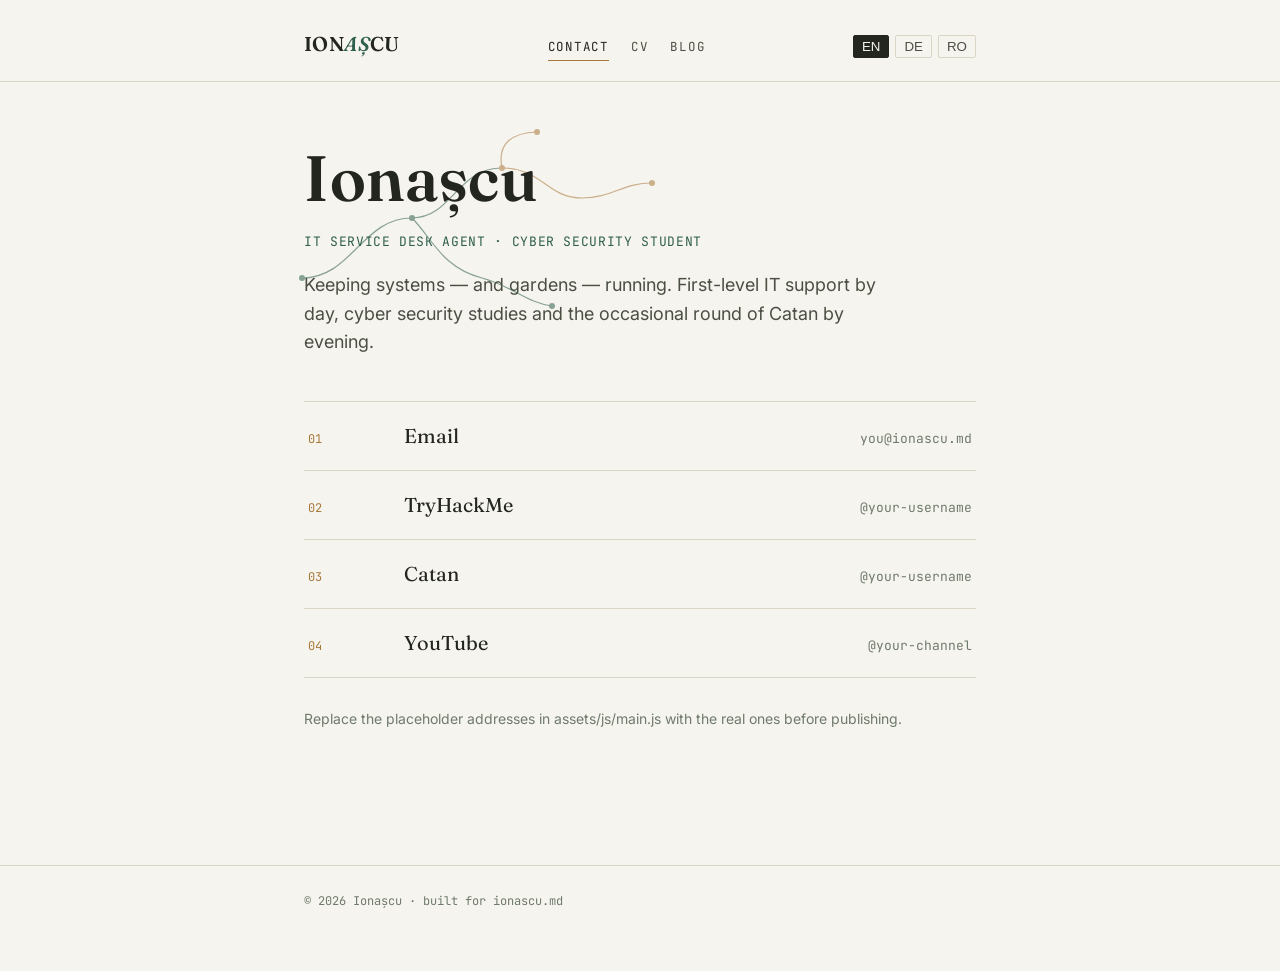
==== index.html @ bf121630 "Add files via upload" ====
<!DOCTYPE html>
<html lang="en">
<head>
<meta charset="UTF-8">
<meta name="viewport" content="width=device-width, initial-scale=1.0">
<title>Ionașcu — IT Service Desk Agent</title>
<meta name="description" content="Visit card of Ionașcu — IT Service Desk Agent and Cyber Security student.">
<link rel="preconnect" href="https://fonts.googleapis.com">
<link rel="preconnect" href="https://fonts.gstatic.com" crossorigin>
<link href="https://fonts.googleapis.com/css2?family=Fraunces:ital,opsz,wght@0,9..144,400;0,9..144,600;1,9..144,500&family=Inter:wght@400;500;600&family=JetBrains+Mono:wght@400;500&display=swap" rel="stylesheet">
<link rel="stylesheet" href="assets/css/style.css">
</head>
<body>

<header class="site-header">
  <div class="wrap">
    <a class="brand" href="index.html">ION<em>AȘ</em>CU</a>
    <nav class="main-nav">
      <a href="index.html" data-i18n="nav_home">Contact</a>
      <a href="cv.html" data-i18n="nav_cv">CV</a>
      <a href="blog.html" data-i18n="nav_blog">Blog</a>
    </nav>
    <div class="lang-switch">
      <button data-lang="en">EN</button>
      <button data-lang="de">DE</button>
      <button data-lang="ro">RO</button>
    </div>
  </div>
</header>

<main class="wrap">
  <section class="hero">
    <div class="hero-mark">
      <svg viewBox="0 0 460 200" fill="none" xmlns="http://www.w3.org/2000/svg" aria-hidden="true">
        <path d="M10 150 C 60 150, 70 90, 120 90 C 160 90, 165 40, 210 40" stroke="var(--moss)" stroke-width="1.2"/>
        <path d="M120 90 C 140 110, 150 140, 190 150 C 220 158, 235 175, 260 178" stroke="var(--moss)" stroke-width="1.2"/>
        <path d="M210 40 C 250 40, 255 70, 290 70 C 320 70, 330 55, 360 55" stroke="var(--clay)" stroke-width="1.2"/>
        <path d="M210 40 C 205 15, 220 5, 245 4" stroke="var(--clay)" stroke-width="1.2"/>
        <circle cx="10" cy="150" r="3" fill="var(--moss)"/>
        <circle cx="120" cy="90" r="3" fill="var(--moss)"/>
        <circle cx="210" cy="40" r="3" fill="var(--clay)"/>
        <circle cx="260" cy="178" r="3" fill="var(--moss)"/>
        <circle cx="360" cy="55" r="3" fill="var(--clay)"/>
        <circle cx="245" cy="4" r="3" fill="var(--clay)"/>
      </svg>
      <h1>Ionașcu</h1>
    </div>
    <p class="role" data-i18n="home_role">IT Service Desk Agent · Cyber Security Student</p>
    <p class="tagline" data-i18n="home_tagline">Keeping systems — and gardens — running.</p>

    <ul class="contact-list">
      <li>
        <a data-contact="email" href="#">
          <span class="tag">01</span>
          <span class="label" data-i18n="contact_email">Email</span>
          <span class="handle"></span>
        </a>
      </li>
      <li>
        <a data-contact="tryhackme" href="#" target="_blank" rel="noopener">
          <span class="tag">02</span>
          <span class="label" data-i18n="contact_tryhackme">TryHackMe</span>
          <span class="handle"></span>
        </a>
      </li>
      <li>
        <a data-contact="catan" href="#" target="_blank" rel="noopener">
          <span class="tag">03</span>
          <span class="label" data-i18n="contact_catan">Catan</span>
          <span class="handle"></span>
        </a>
      </li>
      <li>
        <a data-contact="youtube" href="#" target="_blank" rel="noopener">
          <span class="tag">04</span>
          <span class="label" data-i18n="contact_youtube">YouTube</span>
          <span class="handle"></span>
        </a>
      </li>
    </ul>
    <p class="note" data-i18n="contact_note">Replace the placeholder addresses before publishing.</p>
  </section>
</main>

<footer class="site-footer">
  <div class="wrap"><span data-i18n="footer">© 2026 Ionașcu</span></div>
</footer>

<script src="assets/js/i18n.js"></script>
<script src="assets/js/main.js"></script>
</body>
</html>
---- assets/css/style.css ----
/* ==========================================================================
   IONAȘCU — visit card site
   Tokens: paper background, ink text, moss (signal green) + clay (ochre) accents
   Display: Fraunces · Body: Inter · Utility: JetBrains Mono
   ========================================================================== */

:root{
  --paper: #f6f4ee;
  --paper-dim: #efece2;
  --ink: #23261f;
  --ink-soft: #4b4f43;
  --wire: #6e7a6c;
  --moss: #2f5f4d;
  --moss-dim: #cfdcd3;
  --clay: #a8783a;
  --line: #dad5c6;
  --radius: 2px;
  --max-w: 720px;
  --speed: 220ms;
}

@media (prefers-color-scheme: dark){
  /* Intentionally not auto-switching to dark — the paper/ink pairing is the identity.
     Kept as a single deliberate theme rather than a generic light/dark toggle. */
}

*, *::before, *::after{ box-sizing: border-box; }

html{ scroll-behavior: smooth; }
@media (prefers-reduced-motion: reduce){
  html{ scroll-behavior: auto; }
  *, *::before, *::after{ animation-duration: 0.001ms !important; animation-iteration-count: 1 !important; transition-duration: 0.001ms !important; }
}

body{
  margin: 0;
  background: var(--paper);
  color: var(--ink);
  font-family: "Inter", -apple-system, BlinkMacSystemFont, "Segoe UI", sans-serif;
  font-size: 17px;
  line-height: 1.6;
  -webkit-font-smoothing: antialiased;
}

.wrap{
  max-width: var(--max-w);
  margin: 0 auto;
  padding: 0 24px;
}

/* ---------- Header / nav ---------- */
.site-header{
  border-bottom: 1px solid var(--line);
  padding: 28px 0 20px;
}
.site-header .wrap{
  display: flex;
  align-items: baseline;
  justify-content: space-between;
  gap: 16px;
  flex-wrap: wrap;
}
.brand{
  font-family: "Fraunces", Georgia, serif;
  font-weight: 600;
  font-size: 20px;
  letter-spacing: 0.02em;
  color: var(--ink);
  text-decoration: none;
}
.brand em{
  font-style: italic;
  color: var(--moss);
}
nav.main-nav{
  display: flex;
  align-items: center;
  gap: 22px;
}
nav.main-nav a{
  font-family: "JetBrains Mono", monospace;
  font-size: 12.5px;
  letter-spacing: 0.06em;
  text-transform: uppercase;
  color: var(--ink-soft);
  text-decoration: none;
  padding-bottom: 3px;
  border-bottom: 1px solid transparent;
  transition: color var(--speed), border-color var(--speed);
}
nav.main-nav a:hover,
nav.main-nav a:focus-visible{
  color: var(--moss);
  border-color: var(--moss);
}
nav.main-nav a.active{
  color: var(--ink);
  border-color: var(--clay);
}

.lang-switch{
  display: flex;
  gap: 6px;
  font-family: "JetBrains Mono", monospace;
  font-size: 12px;
}
.lang-switch button{
  background: none;
  border: 1px solid var(--line);
  color: var(--ink-soft);
  padding: 3px 8px;
  border-radius: var(--radius);
  cursor: pointer;
  transition: all var(--speed);
}
.lang-switch button:hover{ border-color: var(--moss); color: var(--moss); }
.lang-switch button.active{
  background: var(--ink);
  border-color: var(--ink);
  color: var(--paper);
}

/* ---------- Focus ---------- */
a:focus-visible, button:focus-visible{
  outline: 2px solid var(--moss);
  outline-offset: 2px;
}

/* ---------- Footer ---------- */
.site-footer{
  border-top: 1px solid var(--line);
  margin-top: 80px;
  padding: 26px 0 60px;
  font-family: "JetBrains Mono", monospace;
  font-size: 12px;
  color: var(--wire);
}

/* ---------- Hero (home / contact page) ---------- */
.hero{
  padding: 64px 0 40px;
  position: relative;
}
.hero-mark{
  position: relative;
  margin-bottom: 22px;
}
.hero-mark svg{
  position: absolute;
  top: -18px;
  left: -12px;
  width: 100%;
  max-width: 460px;
  height: auto;
  opacity: 0.55;
  z-index: 0;
}
.hero h1{
  position: relative;
  z-index: 1;
  font-family: "Fraunces", Georgia, serif;
  font-weight: 600;
  font-size: clamp(40px, 8vw, 64px);
  letter-spacing: 0.01em;
  margin: 0;
  line-height: 1;
}
.hero .role{
  position: relative;
  z-index: 1;
  font-family: "JetBrains Mono", monospace;
  font-size: 13px;
  letter-spacing: 0.05em;
  text-transform: uppercase;
  color: var(--moss);
  margin-top: 14px;
}
.hero .tagline{
  max-width: 52ch;
  color: var(--ink-soft);
  margin-top: 18px;
  font-size: 18px;
}

/* ---------- Contact list ---------- */
.contact-list{
  list-style: none;
  margin: 44px 0 0;
  padding: 0;
  border-top: 1px solid var(--line);
}
.contact-list li{
  border-bottom: 1px solid var(--line);
}
.contact-list a{
  display: flex;
  align-items: baseline;
  gap: 18px;
  padding: 18px 4px;
  text-decoration: none;
  color: var(--ink);
  transition: padding-left var(--speed), color var(--speed);
}
.contact-list a:hover,
.contact-list a:focus-visible{
  padding-left: 12px;
  color: var(--moss);
}
.contact-list .tag{
  font-family: "JetBrains Mono", monospace;
  font-size: 12px;
  color: var(--clay);
  min-width: 78px;
}
.contact-list .label{
  font-family: "Fraunces", Georgia, serif;
  font-size: 20px;
}
.contact-list .handle{
  margin-left: auto;
  font-family: "JetBrains Mono", monospace;
  font-size: 13px;
  color: var(--wire);
  white-space: nowrap;
}

.note{
  margin-top: 30px;
  font-size: 14px;
  color: var(--wire);
}

/* ---------- Page heading (CV / Blog) ---------- */
.page-head{
  padding: 56px 0 8px;
}
.page-head h1{
  font-family: "Fraunces", Georgia, serif;
  font-weight: 600;
  font-size: clamp(32px, 6vw, 44px);
  margin: 0 0 10px;
}
.page-head .sub{
  color: var(--ink-soft);
  font-size: 16px;
  max-width: 58ch;
}

/* ---------- CV timeline ---------- */
.cv-section{
  margin-top: 46px;
}
.cv-section > h2{
  font-family: "JetBrains Mono", monospace;
  font-size: 12.5px;
  letter-spacing: 0.08em;
  text-transform: uppercase;
  color: var(--moss);
  border-bottom: 1px solid var(--line);
  padding-bottom: 10px;
  margin-bottom: 6px;
}
.timeline{
  border-left: 1px solid var(--line);
  margin-left: 4px;
}
.entry{
  position: relative;
  padding: 22px 0 22px 26px;
}
.entry::before{
  content: "";
  position: absolute;
  left: -4.5px;
  top: 28px;
  width: 8px;
  height: 8px;
  background: var(--paper);
  border: 1.5px solid var(--moss);
  border-radius: 50%;
}
.entry .dates{
  font-family: "JetBrains Mono", monospace;
  font-size: 12px;
  color: var(--clay);
  letter-spacing: 0.02em;
}
.entry h3{
  font-family: "Fraunces", Georgia, serif;
  font-size: 20px;
  margin: 4px 0 2px;
}
.entry .org{
  color: var(--ink-soft);
  font-size: 14.5px;
  margin-bottom: 8px;
}
.entry ul{
  margin: 6px 0 0;
  padding-left: 18px;
}
.entry li{
  margin: 4px 0;
  font-size: 15px;
  color: var(--ink-soft);
}

.skill-grid{
  display: grid;
  grid-template-columns: 1fr 1fr;
  gap: 22px 30px;
  margin-top: 4px;
}
@media (max-width: 560px){
  .skill-grid{ grid-template-columns: 1fr; }
}
.skill-grid h4{
  font-family: "JetBrains Mono", monospace;
  font-size: 11.5px;
  letter-spacing: 0.06em;
  text-transform: uppercase;
  color: var(--wire);
  margin: 18px 0 8px;
}
.skill-grid p, .skill-grid ul{
  margin: 0;
  font-size: 15px;
  color: var(--ink-soft);
}
.skill-grid ul{ padding-left: 18px; }

.lang-bars{ margin-top: 4px; }
.lang-bar{
  display: grid;
  grid-template-columns: 90px 1fr 40px;
  align-items: center;
  gap: 10px;
  margin: 8px 0;
  font-family: "JetBrains Mono", monospace;
  font-size: 12.5px;
}
.lang-bar .track{
  height: 6px;
  background: var(--paper-dim);
  border-radius: 4px;
  overflow: hidden;
}
.lang-bar .fill{ height: 100%; background: var(--moss); }

.print-btn{
  font-family: "JetBrains Mono", monospace;
  font-size: 12px;
  letter-spacing: 0.05em;
  text-transform: uppercase;
  background: none;
  border: 1px solid var(--ink);
  color: var(--ink);
  padding: 9px 16px;
  border-radius: var(--radius);
  cursor: pointer;
  margin-top: 40px;
  transition: all var(--speed);
}
.print-btn:hover{ background: var(--ink); color: var(--paper); }

/* ---------- Blog ---------- */
.cat-tabs{
  display: flex;
  gap: 10px;
  flex-wrap: wrap;
  margin: 30px 0 8px;
  padding-bottom: 20px;
  border-bottom: 1px solid var(--line);
}
.cat-tabs button{
  font-family: "JetBrains Mono", monospace;
  font-size: 13px;
  background: none;
  border: 1px solid var(--line);
  color: var(--ink-soft);
  padding: 7px 14px;
  border-radius: 999px;
  cursor: pointer;
  transition: all var(--speed);
}
.cat-tabs button:hover{ border-color: var(--moss); color: var(--moss); }
.cat-tabs button.active{
  background: var(--moss);
  border-color: var(--moss);
  color: var(--paper);
}

.post-list{ margin-top: 8px; }
.post{
  padding: 26px 0;
  border-bottom: 1px solid var(--line);
}
.post .meta{
  font-family: "JetBrains Mono", monospace;
  font-size: 11.5px;
  letter-spacing: 0.04em;
  text-transform: uppercase;
  color: var(--clay);
  display: flex;
  gap: 14px;
  align-items: center;
}
.post .meta .lang-tag{
  color: var(--wire);
  border: 1px solid var(--line);
  padding: 1px 6px;
  border-radius: 999px;
  text-transform: none;
  letter-spacing: 0;
}
.post h3{
  font-family: "Fraunces", Georgia, serif;
  font-size: 22px;
  margin: 8px 0 6px;
}
.post p{ color: var(--ink-soft); margin: 0; }
.post.hidden{ display: none; }

.empty-state{
  padding: 40px 0;
  color: var(--wire);
  font-family: "JetBrains Mono", monospace;
  font-size: 13px;
}

[data-i18n], [data-i18n-html]{ }
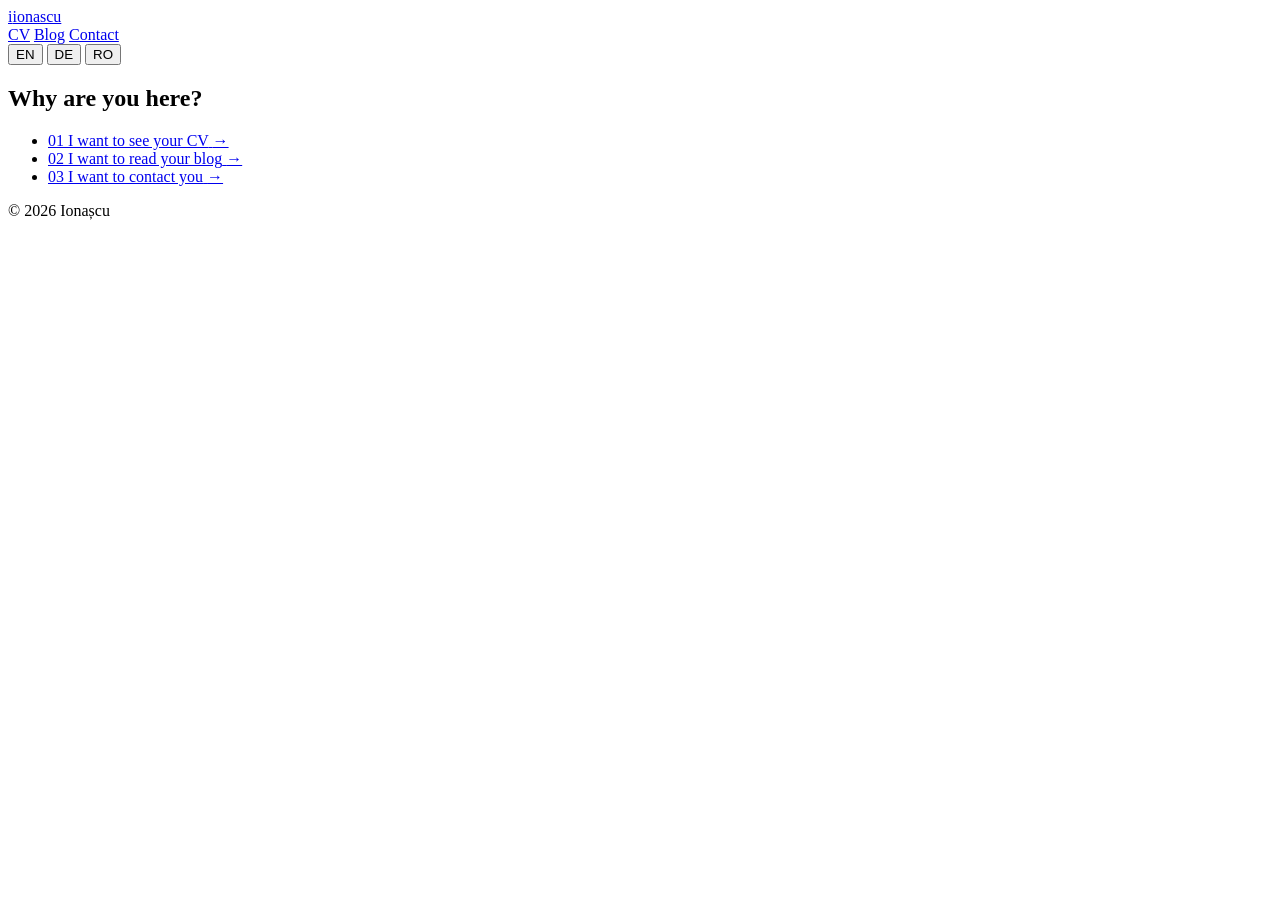
==== commit ad0cf5e8: "Add files via upload" ====
--- a/index.html
+++ b/index.html
@@ -3,22 +3,26 @@
 <head>
 <meta charset="UTF-8">
 <meta name="viewport" content="width=device-width, initial-scale=1.0">
-<title>Ionașcu — IT Service Desk Agent</title>
-<meta name="description" content="Visit card of Ionașcu — IT Service Desk Agent and Cyber Security student.">
+<title>Ionașcu</title>
+<meta name="description" content="Ionașcu — IT Service Desk Agent and Cyber Security graduate. CV, blog and contact.">
 <link rel="preconnect" href="https://fonts.googleapis.com">
 <link rel="preconnect" href="https://fonts.gstatic.com" crossorigin>
 <link href="https://fonts.googleapis.com/css2?family=Fraunces:ital,opsz,wght@0,9..144,400;0,9..144,600;1,9..144,500&family=Inter:wght@400;500;600&family=JetBrains+Mono:wght@400;500&display=swap" rel="stylesheet">
+<link rel="icon" type="image/x-icon" href="favicon.ico">
+<link rel="icon" type="image/png" sizes="32x32" href="assets/img/favicon-32x32.png">
+<link rel="icon" type="image/png" sizes="16x16" href="assets/img/favicon-16x16.png">
+<link rel="apple-touch-icon" sizes="180x180" href="assets/img/apple-touch-icon.png">
 <link rel="stylesheet" href="assets/css/style.css">
 </head>
 <body>
 
 <header class="site-header">
   <div class="wrap">
-    <a class="brand" href="index.html">ION<em>AȘ</em>CU</a>
+    <a class="brand" href="index.html"><span class="badge badge--sm">i</span><span class="word">ionascu</span></a>
     <nav class="main-nav">
-      <a href="index.html" data-i18n="nav_home">Contact</a>
       <a href="cv.html" data-i18n="nav_cv">CV</a>
       <a href="blog.html" data-i18n="nav_blog">Blog</a>
+      <a href="contact.html" data-i18n="nav_contact">Contact</a>
     </nav>
     <div class="lang-switch">
       <button data-lang="en">EN</button>
@@ -30,55 +34,31 @@
 
 <main class="wrap">
   <section class="hero">
-    <div class="hero-mark">
-      <svg viewBox="0 0 460 200" fill="none" xmlns="http://www.w3.org/2000/svg" aria-hidden="true">
-        <path d="M10 150 C 60 150, 70 90, 120 90 C 160 90, 165 40, 210 40" stroke="var(--moss)" stroke-width="1.2"/>
-        <path d="M120 90 C 140 110, 150 140, 190 150 C 220 158, 235 175, 260 178" stroke="var(--moss)" stroke-width="1.2"/>
-        <path d="M210 40 C 250 40, 255 70, 290 70 C 320 70, 330 55, 360 55" stroke="var(--clay)" stroke-width="1.2"/>
-        <path d="M210 40 C 205 15, 220 5, 245 4" stroke="var(--clay)" stroke-width="1.2"/>
-        <circle cx="10" cy="150" r="3" fill="var(--moss)"/>
-        <circle cx="120" cy="90" r="3" fill="var(--moss)"/>
-        <circle cx="210" cy="40" r="3" fill="var(--clay)"/>
-        <circle cx="260" cy="178" r="3" fill="var(--moss)"/>
-        <circle cx="360" cy="55" r="3" fill="var(--clay)"/>
-        <circle cx="245" cy="4" r="3" fill="var(--clay)"/>
-      </svg>
-      <h1>Ionașcu</h1>
-    </div>
-    <p class="role" data-i18n="home_role">IT Service Desk Agent · Cyber Security Student</p>
-    <p class="tagline" data-i18n="home_tagline">Keeping systems — and gardens — running.</p>
+    <h1 class="question" data-i18n="landing_question">Why are you here?</h1>
 
-    <ul class="contact-list">
+    <ul class="option-list">
       <li>
-        <a data-contact="email" href="#">
+        <a href="cv.html">
           <span class="tag">01</span>
-          <span class="label" data-i18n="contact_email">Email</span>
-          <span class="handle"></span>
+          <span class="label" data-i18n="landing_cv">I want to see your CV</span>
+          <span class="arrow">→</span>
         </a>
       </li>
       <li>
-        <a data-contact="tryhackme" href="#" target="_blank" rel="noopener">
+        <a href="blog.html">
           <span class="tag">02</span>
-          <span class="label" data-i18n="contact_tryhackme">TryHackMe</span>
-          <span class="handle"></span>
+          <span class="label" data-i18n="landing_blog">I want to read your blog</span>
+          <span class="arrow">→</span>
         </a>
       </li>
       <li>
-        <a data-contact="catan" href="#" target="_blank" rel="noopener">
+        <a href="contact.html">
           <span class="tag">03</span>
-          <span class="label" data-i18n="contact_catan">Catan</span>
-          <span class="handle"></span>
-        </a>
-      </li>
-      <li>
-        <a data-contact="youtube" href="#" target="_blank" rel="noopener">
-          <span class="tag">04</span>
-          <span class="label" data-i18n="contact_youtube">YouTube</span>
-          <span class="handle"></span>
+          <span class="label" data-i18n="landing_contact">I want to contact you</span>
+          <span class="arrow">→</span>
         </a>
       </li>
     </ul>
-    <p class="note" data-i18n="contact_note">Replace the placeholder addresses before publishing.</p>
   </section>
 </main>
 
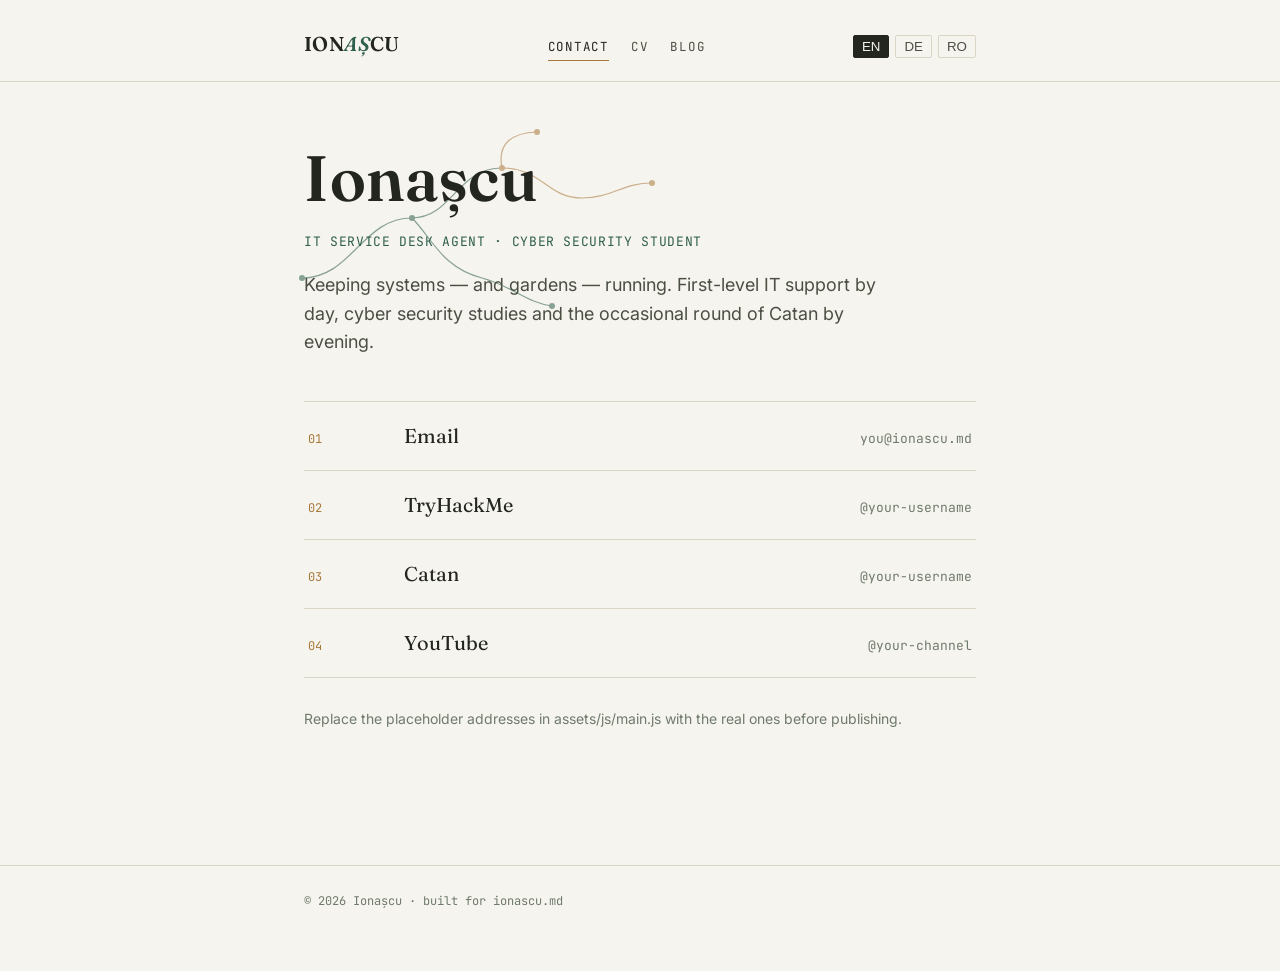
==== commit e39b6648: "Add files via upload" ====
--- a/index.html
+++ b/index.html
@@ -3,26 +3,22 @@
 <head>
 <meta charset="UTF-8">
 <meta name="viewport" content="width=device-width, initial-scale=1.0">
-<title>Ionașcu</title>
-<meta name="description" content="Ionașcu — IT Service Desk Agent and Cyber Security graduate. CV, blog and contact.">
+<title>Ionașcu — IT Service Desk Agent</title>
+<meta name="description" content="Visit card of Ionașcu — IT Service Desk Agent and Cyber Security student.">
 <link rel="preconnect" href="https://fonts.googleapis.com">
 <link rel="preconnect" href="https://fonts.gstatic.com" crossorigin>
 <link href="https://fonts.googleapis.com/css2?family=Fraunces:ital,opsz,wght@0,9..144,400;0,9..144,600;1,9..144,500&family=Inter:wght@400;500;600&family=JetBrains+Mono:wght@400;500&display=swap" rel="stylesheet">
-<link rel="icon" type="image/x-icon" href="favicon.ico">
-<link rel="icon" type="image/png" sizes="32x32" href="assets/img/favicon-32x32.png">
-<link rel="icon" type="image/png" sizes="16x16" href="assets/img/favicon-16x16.png">
-<link rel="apple-touch-icon" sizes="180x180" href="assets/img/apple-touch-icon.png">
 <link rel="stylesheet" href="assets/css/style.css">
 </head>
 <body>
 
 <header class="site-header">
   <div class="wrap">
-    <a class="brand" href="index.html"><span class="badge badge--sm">i</span><span class="word">ionascu</span></a>
+    <a class="brand" href="index.html">ION<em>AȘ</em>CU</a>
     <nav class="main-nav">
+      <a href="index.html" data-i18n="nav_home">Contact</a>
       <a href="cv.html" data-i18n="nav_cv">CV</a>
       <a href="blog.html" data-i18n="nav_blog">Blog</a>
-      <a href="contact.html" data-i18n="nav_contact">Contact</a>
     </nav>
     <div class="lang-switch">
       <button data-lang="en">EN</button>
@@ -34,31 +30,55 @@
 
 <main class="wrap">
   <section class="hero">
-    <h1 class="question" data-i18n="landing_question">Why are you here?</h1>
+    <div class="hero-mark">
+      <svg viewBox="0 0 460 200" fill="none" xmlns="http://www.w3.org/2000/svg" aria-hidden="true">
+        <path d="M10 150 C 60 150, 70 90, 120 90 C 160 90, 165 40, 210 40" stroke="var(--moss)" stroke-width="1.2"/>
+        <path d="M120 90 C 140 110, 150 140, 190 150 C 220 158, 235 175, 260 178" stroke="var(--moss)" stroke-width="1.2"/>
+        <path d="M210 40 C 250 40, 255 70, 290 70 C 320 70, 330 55, 360 55" stroke="var(--clay)" stroke-width="1.2"/>
+        <path d="M210 40 C 205 15, 220 5, 245 4" stroke="var(--clay)" stroke-width="1.2"/>
+        <circle cx="10" cy="150" r="3" fill="var(--moss)"/>
+        <circle cx="120" cy="90" r="3" fill="var(--moss)"/>
+        <circle cx="210" cy="40" r="3" fill="var(--clay)"/>
+        <circle cx="260" cy="178" r="3" fill="var(--moss)"/>
+        <circle cx="360" cy="55" r="3" fill="var(--clay)"/>
+        <circle cx="245" cy="4" r="3" fill="var(--clay)"/>
+      </svg>
+      <h1>Ionașcu</h1>
+    </div>
+    <p class="role" data-i18n="home_role">IT Service Desk Agent · Cyber Security Student</p>
+    <p class="tagline" data-i18n="home_tagline">Keeping systems — and gardens — running.</p>
 
-    <ul class="option-list">
+    <ul class="contact-list">
       <li>
-        <a href="cv.html">
+        <a data-contact="email" href="#">
           <span class="tag">01</span>
-          <span class="label" data-i18n="landing_cv">I want to see your CV</span>
-          <span class="arrow">→</span>
+          <span class="label" data-i18n="contact_email">Email</span>
+          <span class="handle"></span>
         </a>
       </li>
       <li>
-        <a href="blog.html">
+        <a data-contact="tryhackme" href="#" target="_blank" rel="noopener">
           <span class="tag">02</span>
-          <span class="label" data-i18n="landing_blog">I want to read your blog</span>
-          <span class="arrow">→</span>
+          <span class="label" data-i18n="contact_tryhackme">TryHackMe</span>
+          <span class="handle"></span>
         </a>
       </li>
       <li>
-        <a href="contact.html">
+        <a data-contact="catan" href="#" target="_blank" rel="noopener">
           <span class="tag">03</span>
-          <span class="label" data-i18n="landing_contact">I want to contact you</span>
-          <span class="arrow">→</span>
+          <span class="label" data-i18n="contact_catan">Catan</span>
+          <span class="handle"></span>
+        </a>
+      </li>
+      <li>
+        <a data-contact="youtube" href="#" target="_blank" rel="noopener">
+          <span class="tag">04</span>
+          <span class="label" data-i18n="contact_youtube">YouTube</span>
+          <span class="handle"></span>
         </a>
       </li>
     </ul>
+    <p class="note" data-i18n="contact_note">Replace the placeholder addresses before publishing.</p>
   </section>
 </main>
 
--- a/assets/css/style.css
+++ b/assets/css/style.css
@@ -0,0 +1,431 @@
+/* ==========================================================================
+   IONAȘCU — visit card site
+   Tokens: paper background, ink text, moss (signal green) + clay (ochre) accents
+   Display: Fraunces · Body: Inter · Utility: JetBrains Mono
+   ========================================================================== */
+
+:root{
+  --paper: #f6f4ee;
+  --paper-dim: #efece2;
+  --ink: #23261f;
+  --ink-soft: #4b4f43;
+  --wire: #6e7a6c;
+  --moss: #2f5f4d;
+  --moss-dim: #cfdcd3;
+  --clay: #a8783a;
+  --line: #dad5c6;
+  --radius: 2px;
+  --max-w: 720px;
+  --speed: 220ms;
+}
+
+@media (prefers-color-scheme: dark){
+  /* Intentionally not auto-switching to dark — the paper/ink pairing is the identity.
+     Kept as a single deliberate theme rather than a generic light/dark toggle. */
+}
+
+*, *::before, *::after{ box-sizing: border-box; }
+
+html{ scroll-behavior: smooth; }
+@media (prefers-reduced-motion: reduce){
+  html{ scroll-behavior: auto; }
+  *, *::before, *::after{ animation-duration: 0.001ms !important; animation-iteration-count: 1 !important; transition-duration: 0.001ms !important; }
+}
+
+body{
+  margin: 0;
+  background: var(--paper);
+  color: var(--ink);
+  font-family: "Inter", -apple-system, BlinkMacSystemFont, "Segoe UI", sans-serif;
+  font-size: 17px;
+  line-height: 1.6;
+  -webkit-font-smoothing: antialiased;
+}
+
+.wrap{
+  max-width: var(--max-w);
+  margin: 0 auto;
+  padding: 0 24px;
+}
+
+/* ---------- Header / nav ---------- */
+.site-header{
+  border-bottom: 1px solid var(--line);
+  padding: 28px 0 20px;
+}
+.site-header .wrap{
+  display: flex;
+  align-items: baseline;
+  justify-content: space-between;
+  gap: 16px;
+  flex-wrap: wrap;
+}
+.brand{
+  font-family: "Fraunces", Georgia, serif;
+  font-weight: 600;
+  font-size: 20px;
+  letter-spacing: 0.02em;
+  color: var(--ink);
+  text-decoration: none;
+}
+.brand em{
+  font-style: italic;
+  color: var(--moss);
+}
+nav.main-nav{
+  display: flex;
+  align-items: center;
+  gap: 22px;
+}
+nav.main-nav a{
+  font-family: "JetBrains Mono", monospace;
+  font-size: 12.5px;
+  letter-spacing: 0.06em;
+  text-transform: uppercase;
+  color: var(--ink-soft);
+  text-decoration: none;
+  padding-bottom: 3px;
+  border-bottom: 1px solid transparent;
+  transition: color var(--speed), border-color var(--speed);
+}
+nav.main-nav a:hover,
+nav.main-nav a:focus-visible{
+  color: var(--moss);
+  border-color: var(--moss);
+}
+nav.main-nav a.active{
+  color: var(--ink);
+  border-color: var(--clay);
+}
+
+.lang-switch{
+  display: flex;
+  gap: 6px;
+  font-family: "JetBrains Mono", monospace;
+  font-size: 12px;
+}
+.lang-switch button{
+  background: none;
+  border: 1px solid var(--line);
+  color: var(--ink-soft);
+  padding: 3px 8px;
+  border-radius: var(--radius);
+  cursor: pointer;
+  transition: all var(--speed);
+}
+.lang-switch button:hover{ border-color: var(--moss); color: var(--moss); }
+.lang-switch button.active{
+  background: var(--ink);
+  border-color: var(--ink);
+  color: var(--paper);
+}
+
+/* ---------- Focus ---------- */
+a:focus-visible, button:focus-visible{
+  outline: 2px solid var(--moss);
+  outline-offset: 2px;
+}
+
+/* ---------- Footer ---------- */
+.site-footer{
+  border-top: 1px solid var(--line);
+  margin-top: 80px;
+  padding: 26px 0 60px;
+  font-family: "JetBrains Mono", monospace;
+  font-size: 12px;
+  color: var(--wire);
+}
+
+/* ---------- Hero (home / contact page) ---------- */
+.hero{
+  padding: 64px 0 40px;
+  position: relative;
+}
+.hero-mark{
+  position: relative;
+  margin-bottom: 22px;
+}
+.hero-mark svg{
+  position: absolute;
+  top: -18px;
+  left: -12px;
+  width: 100%;
+  max-width: 460px;
+  height: auto;
+  opacity: 0.55;
+  z-index: 0;
+}
+.hero h1{
+  position: relative;
+  z-index: 1;
+  font-family: "Fraunces", Georgia, serif;
+  font-weight: 600;
+  font-size: clamp(40px, 8vw, 64px);
+  letter-spacing: 0.01em;
+  margin: 0;
+  line-height: 1;
+}
+.hero .role{
+  position: relative;
+  z-index: 1;
+  font-family: "JetBrains Mono", monospace;
+  font-size: 13px;
+  letter-spacing: 0.05em;
+  text-transform: uppercase;
+  color: var(--moss);
+  margin-top: 14px;
+}
+.hero .tagline{
+  max-width: 52ch;
+  color: var(--ink-soft);
+  margin-top: 18px;
+  font-size: 18px;
+}
+
+/* ---------- Contact list ---------- */
+.contact-list{
+  list-style: none;
+  margin: 44px 0 0;
+  padding: 0;
+  border-top: 1px solid var(--line);
+}
+.contact-list li{
+  border-bottom: 1px solid var(--line);
+}
+.contact-list a{
+  display: flex;
+  align-items: baseline;
+  gap: 18px;
+  padding: 18px 4px;
+  text-decoration: none;
+  color: var(--ink);
+  transition: padding-left var(--speed), color var(--speed);
+}
+.contact-list a:hover,
+.contact-list a:focus-visible{
+  padding-left: 12px;
+  color: var(--moss);
+}
+.contact-list .tag{
+  font-family: "JetBrains Mono", monospace;
+  font-size: 12px;
+  color: var(--clay);
+  min-width: 78px;
+}
+.contact-list .label{
+  font-family: "Fraunces", Georgia, serif;
+  font-size: 20px;
+}
+.contact-list .handle{
+  margin-left: auto;
+  font-family: "JetBrains Mono", monospace;
+  font-size: 13px;
+  color: var(--wire);
+  white-space: nowrap;
+}
+
+.note{
+  margin-top: 30px;
+  font-size: 14px;
+  color: var(--wire);
+}
+
+/* ---------- Page heading (CV / Blog) ---------- */
+.page-head{
+  padding: 56px 0 8px;
+}
+.page-head h1{
+  font-family: "Fraunces", Georgia, serif;
+  font-weight: 600;
+  font-size: clamp(32px, 6vw, 44px);
+  margin: 0 0 10px;
+}
+.page-head .sub{
+  color: var(--ink-soft);
+  font-size: 16px;
+  max-width: 58ch;
+}
+
+/* ---------- CV timeline ---------- */
+.cv-section{
+  margin-top: 46px;
+}
+.cv-section > h2{
+  font-family: "JetBrains Mono", monospace;
+  font-size: 12.5px;
+  letter-spacing: 0.08em;
+  text-transform: uppercase;
+  color: var(--moss);
+  border-bottom: 1px solid var(--line);
+  padding-bottom: 10px;
+  margin-bottom: 6px;
+}
+.timeline{
+  border-left: 1px solid var(--line);
+  margin-left: 4px;
+}
+.entry{
+  position: relative;
+  padding: 22px 0 22px 26px;
+}
+.entry::before{
+  content: "";
+  position: absolute;
+  left: -4.5px;
+  top: 28px;
+  width: 8px;
+  height: 8px;
+  background: var(--paper);
+  border: 1.5px solid var(--moss);
+  border-radius: 50%;
+}
+.entry .dates{
+  font-family: "JetBrains Mono", monospace;
+  font-size: 12px;
+  color: var(--clay);
+  letter-spacing: 0.02em;
+}
+.entry h3{
+  font-family: "Fraunces", Georgia, serif;
+  font-size: 20px;
+  margin: 4px 0 2px;
+}
+.entry .org{
+  color: var(--ink-soft);
+  font-size: 14.5px;
+  margin-bottom: 8px;
+}
+.entry ul{
+  margin: 6px 0 0;
+  padding-left: 18px;
+}
+.entry li{
+  margin: 4px 0;
+  font-size: 15px;
+  color: var(--ink-soft);
+}
+
+.skill-grid{
+  display: grid;
+  grid-template-columns: 1fr 1fr;
+  gap: 22px 30px;
+  margin-top: 4px;
+}
+@media (max-width: 560px){
+  .skill-grid{ grid-template-columns: 1fr; }
+}
+.skill-grid h4{
+  font-family: "JetBrains Mono", monospace;
+  font-size: 11.5px;
+  letter-spacing: 0.06em;
+  text-transform: uppercase;
+  color: var(--wire);
+  margin: 18px 0 8px;
+}
+.skill-grid p, .skill-grid ul{
+  margin: 0;
+  font-size: 15px;
+  color: var(--ink-soft);
+}
+.skill-grid ul{ padding-left: 18px; }
+
+.lang-bars{ margin-top: 4px; }
+.lang-bar{
+  display: grid;
+  grid-template-columns: 90px 1fr 40px;
+  align-items: center;
+  gap: 10px;
+  margin: 8px 0;
+  font-family: "JetBrains Mono", monospace;
+  font-size: 12.5px;
+}
+.lang-bar .track{
+  height: 6px;
+  background: var(--paper-dim);
+  border-radius: 4px;
+  overflow: hidden;
+}
+.lang-bar .fill{ height: 100%; background: var(--moss); }
+
+.print-btn{
+  font-family: "JetBrains Mono", monospace;
+  font-size: 12px;
+  letter-spacing: 0.05em;
+  text-transform: uppercase;
+  background: none;
+  border: 1px solid var(--ink);
+  color: var(--ink);
+  padding: 9px 16px;
+  border-radius: var(--radius);
+  cursor: pointer;
+  margin-top: 40px;
+  transition: all var(--speed);
+}
+.print-btn:hover{ background: var(--ink); color: var(--paper); }
+
+/* ---------- Blog ---------- */
+.cat-tabs{
+  display: flex;
+  gap: 10px;
+  flex-wrap: wrap;
+  margin: 30px 0 8px;
+  padding-bottom: 20px;
+  border-bottom: 1px solid var(--line);
+}
+.cat-tabs button{
+  font-family: "JetBrains Mono", monospace;
+  font-size: 13px;
+  background: none;
+  border: 1px solid var(--line);
+  color: var(--ink-soft);
+  padding: 7px 14px;
+  border-radius: 999px;
+  cursor: pointer;
+  transition: all var(--speed);
+}
+.cat-tabs button:hover{ border-color: var(--moss); color: var(--moss); }
+.cat-tabs button.active{
+  background: var(--moss);
+  border-color: var(--moss);
+  color: var(--paper);
+}
+
+.post-list{ margin-top: 8px; }
+.post{
+  padding: 26px 0;
+  border-bottom: 1px solid var(--line);
+}
+.post .meta{
+  font-family: "JetBrains Mono", monospace;
+  font-size: 11.5px;
+  letter-spacing: 0.04em;
+  text-transform: uppercase;
+  color: var(--clay);
+  display: flex;
+  gap: 14px;
+  align-items: center;
+}
+.post .meta .lang-tag{
+  color: var(--wire);
+  border: 1px solid var(--line);
+  padding: 1px 6px;
+  border-radius: 999px;
+  text-transform: none;
+  letter-spacing: 0;
+}
+.post h3{
+  font-family: "Fraunces", Georgia, serif;
+  font-size: 22px;
+  margin: 8px 0 6px;
+}
+.post p{ color: var(--ink-soft); margin: 0; }
+.post.hidden{ display: none; }
+
+.empty-state{
+  padding: 40px 0;
+  color: var(--wire);
+  font-family: "JetBrains Mono", monospace;
+  font-size: 13px;
+}
+
+[data-i18n], [data-i18n-html]{ }
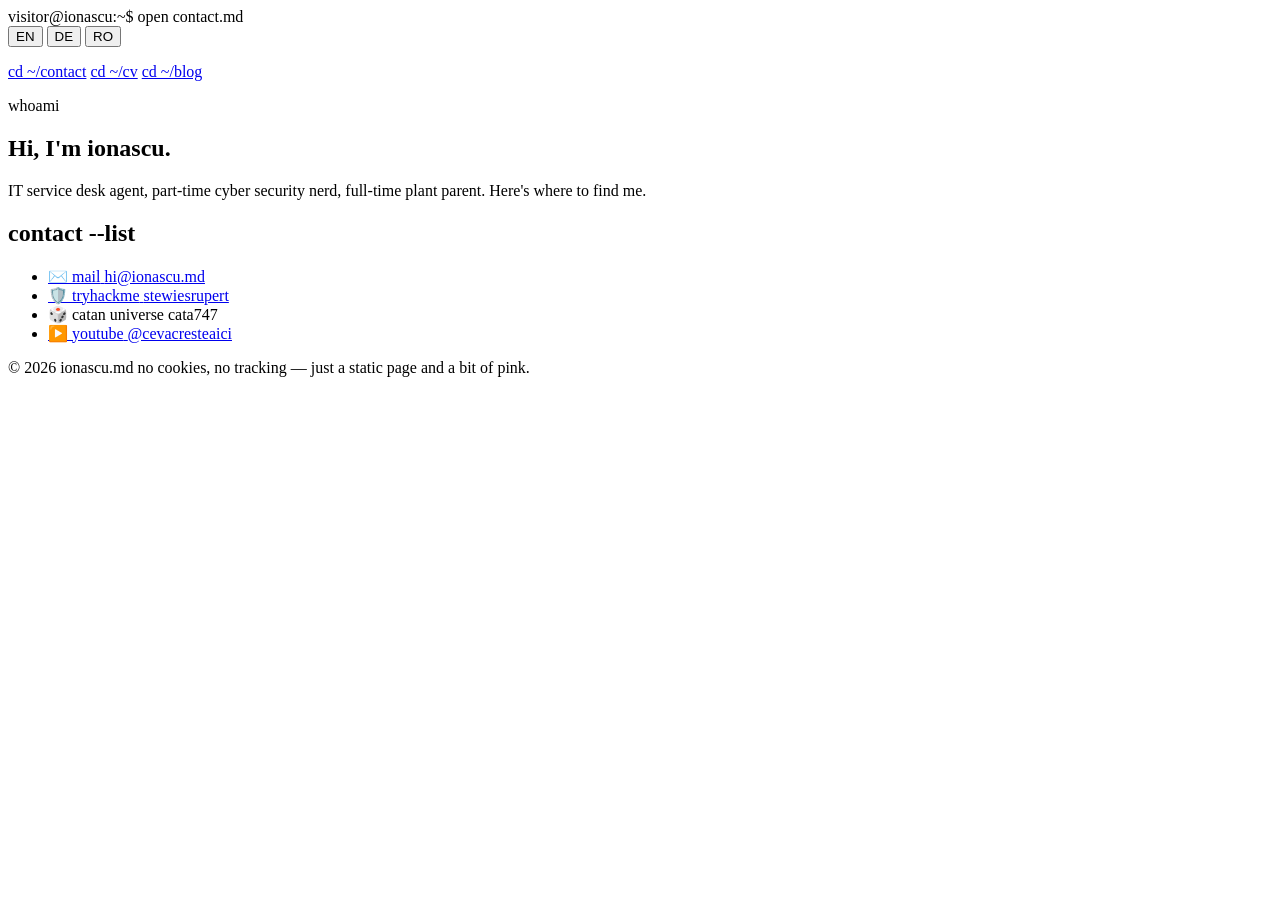
==== commit 3933ca35: "Add files via upload" ====
--- a/index.html
+++ b/index.html
@@ -3,90 +3,88 @@
 <head>
 <meta charset="UTF-8">
 <meta name="viewport" content="width=device-width, initial-scale=1.0">
-<title>Ionașcu — IT Service Desk Agent</title>
-<meta name="description" content="Visit card of Ionașcu — IT Service Desk Agent and Cyber Security student.">
-<link rel="preconnect" href="https://fonts.googleapis.com">
-<link rel="preconnect" href="https://fonts.gstatic.com" crossorigin>
-<link href="https://fonts.googleapis.com/css2?family=Fraunces:ital,opsz,wght@0,9..144,400;0,9..144,600;1,9..144,500&family=Inter:wght@400;500;600&family=JetBrains+Mono:wght@400;500&display=swap" rel="stylesheet">
-<link rel="stylesheet" href="assets/css/style.css">
+<title>ionascu.md — contact</title>
+<meta name="description" content="Contact card of ionascu.md — IT service desk agent & cyber security grad.">
+<link rel="icon" href="assets/favicon.svg" type="image/svg+xml">
+<link rel="stylesheet" href="assets/style.css">
 </head>
-<body>
+<body data-page="contact">
+<div class="wrap">
 
-<header class="site-header">
-  <div class="wrap">
-    <a class="brand" href="index.html">ION<em>AȘ</em>CU</a>
-    <nav class="main-nav">
-      <a href="index.html" data-i18n="nav_home">Contact</a>
-      <a href="cv.html" data-i18n="nav_cv">CV</a>
-      <a href="blog.html" data-i18n="nav_blog">Blog</a>
-    </nav>
-    <div class="lang-switch">
-      <button data-lang="en">EN</button>
-      <button data-lang="de">DE</button>
-      <button data-lang="ro">RO</button>
+  <div class="termbar">
+    <div class="termbar-top">
+      <div class="dots"><span></span><span></span><span></span></div>
+      <div class="termbar-path" data-i18n="path">visitor@ionascu:~$ open contact.md</div>
+      <div class="lang-switch" role="group" aria-label="Language">
+        <button type="button" data-lang="en" aria-pressed="true">EN</button>
+        <button type="button" data-lang="de" aria-pressed="false">DE</button>
+        <button type="button" data-lang="ro" aria-pressed="false">RO</button>
+      </div>
+    </div>
+    <div class="termbar-body">
+      <p class="prompt-line" data-i18n-html="prompt_html"></p>
+      <nav class="commands">
+        <a href="index.html" aria-current="page" data-i18n="nav_contact">cd ~/contact</a>
+        <a href="cv.html" data-i18n="nav_cv">cd ~/cv</a>
+        <a href="blog.html" data-i18n="nav_blog">cd ~/blog</a>
+      </nav>
     </div>
   </div>
-</header>
 
-<main class="wrap">
   <section class="hero">
-    <div class="hero-mark">
-      <svg viewBox="0 0 460 200" fill="none" xmlns="http://www.w3.org/2000/svg" aria-hidden="true">
-        <path d="M10 150 C 60 150, 70 90, 120 90 C 160 90, 165 40, 210 40" stroke="var(--moss)" stroke-width="1.2"/>
-        <path d="M120 90 C 140 110, 150 140, 190 150 C 220 158, 235 175, 260 178" stroke="var(--moss)" stroke-width="1.2"/>
-        <path d="M210 40 C 250 40, 255 70, 290 70 C 320 70, 330 55, 360 55" stroke="var(--clay)" stroke-width="1.2"/>
-        <path d="M210 40 C 205 15, 220 5, 245 4" stroke="var(--clay)" stroke-width="1.2"/>
-        <circle cx="10" cy="150" r="3" fill="var(--moss)"/>
-        <circle cx="120" cy="90" r="3" fill="var(--moss)"/>
-        <circle cx="210" cy="40" r="3" fill="var(--clay)"/>
-        <circle cx="260" cy="178" r="3" fill="var(--moss)"/>
-        <circle cx="360" cy="55" r="3" fill="var(--clay)"/>
-        <circle cx="245" cy="4" r="3" fill="var(--clay)"/>
-      </svg>
-      <h1>Ionașcu</h1>
-    </div>
-    <p class="role" data-i18n="home_role">IT Service Desk Agent · Cyber Security Student</p>
-    <p class="tagline" data-i18n="home_tagline">Keeping systems — and gardens — running.</p>
+    <p class="eyebrow" data-i18n="eyebrow">whoami</p>
+    <h1 data-i18n-html="title_html">Hi, I'm <span class="accent">ionascu</span>.</h1>
+    <p class="tagline" data-i18n="tagline">IT service desk agent, part-time cyber security nerd, full-time plant parent. Here's where to find me.</p>
+  </section>
 
-    <ul class="contact-list">
-      <li>
-        <a data-contact="email" href="#">
-          <span class="tag">01</span>
-          <span class="label" data-i18n="contact_email">Email</span>
-          <span class="handle"></span>
-        </a>
-      </li>
-      <li>
-        <a data-contact="tryhackme" href="#" target="_blank" rel="noopener">
-          <span class="tag">02</span>
-          <span class="label" data-i18n="contact_tryhackme">TryHackMe</span>
-          <span class="handle"></span>
-        </a>
-      </li>
-      <li>
-        <a data-contact="catan" href="#" target="_blank" rel="noopener">
-          <span class="tag">03</span>
-          <span class="label" data-i18n="contact_catan">Catan</span>
-          <span class="handle"></span>
-        </a>
-      </li>
-      <li>
-        <a data-contact="youtube" href="#" target="_blank" rel="noopener">
-          <span class="tag">04</span>
-          <span class="label" data-i18n="contact_youtube">YouTube</span>
-          <span class="handle"></span>
-        </a>
-      </li>
-    </ul>
-    <p class="note" data-i18n="contact_note">Replace the placeholder addresses before publishing.</p>
-  </section>
-</main>
+  <h2 class="section-title" data-i18n="section">contact --list</h2>
 
-<footer class="site-footer">
-  <div class="wrap"><span data-i18n="footer">© 2026 Ionașcu</span></div>
-</footer>
+  <ul class="contact-list">
+    <li>
+      <a class="contact-item" href="mailto:hi@ionascu.md">
+        <span class="contact-icon ic-mail">✉️</span>
+        <span class="contact-meta">
+          <span class="contact-key" data-i18n="mail_key">mail</span>
+          <span class="contact-value">hi@ionascu.md</span>
+        </span>
+      </a>
+    </li>
+    <li>
+      <a class="contact-item" href="https://tryhackme.com/p/stewiesrupert" target="_blank" rel="noopener noreferrer">
+        <span class="contact-icon ic-hack">🛡️</span>
+        <span class="contact-meta">
+          <span class="contact-key" data-i18n="hack_key">tryhackme</span>
+          <span class="contact-value">stewiesrupert</span>
+        </span>
+      </a>
+    </li>
+    <li>
+      <div class="contact-item" style="cursor:default;">
+        <span class="contact-icon ic-game">🎲</span>
+        <span class="contact-meta">
+          <span class="contact-key" data-i18n="game_key">catan universe</span>
+          <span class="contact-value">cata747</span>
+        </span>
+      </div>
+    </li>
+    <li>
+      <a class="contact-item" href="https://www.youtube.com/@cevacresteaici" target="_blank" rel="noopener noreferrer">
+        <span class="contact-icon ic-video">▶️</span>
+        <span class="contact-meta">
+          <span class="contact-key" data-i18n="video_key">youtube</span>
+          <span class="contact-value">@cevacresteaici</span>
+        </span>
+      </a>
+    </li>
+  </ul>
 
-<script src="assets/js/i18n.js"></script>
-<script src="assets/js/main.js"></script>
+  <footer>
+    <span data-i18n="footer_left">© 2026 ionascu.md</span>
+    <span data-i18n="footer_note">no cookies, no tracking — just a static page and a bit of pink.</span>
+  </footer>
+
+</div>
+<script src="assets/i18n.js"></script>
+<script src="assets/main.js"></script>
 </body>
 </html>
